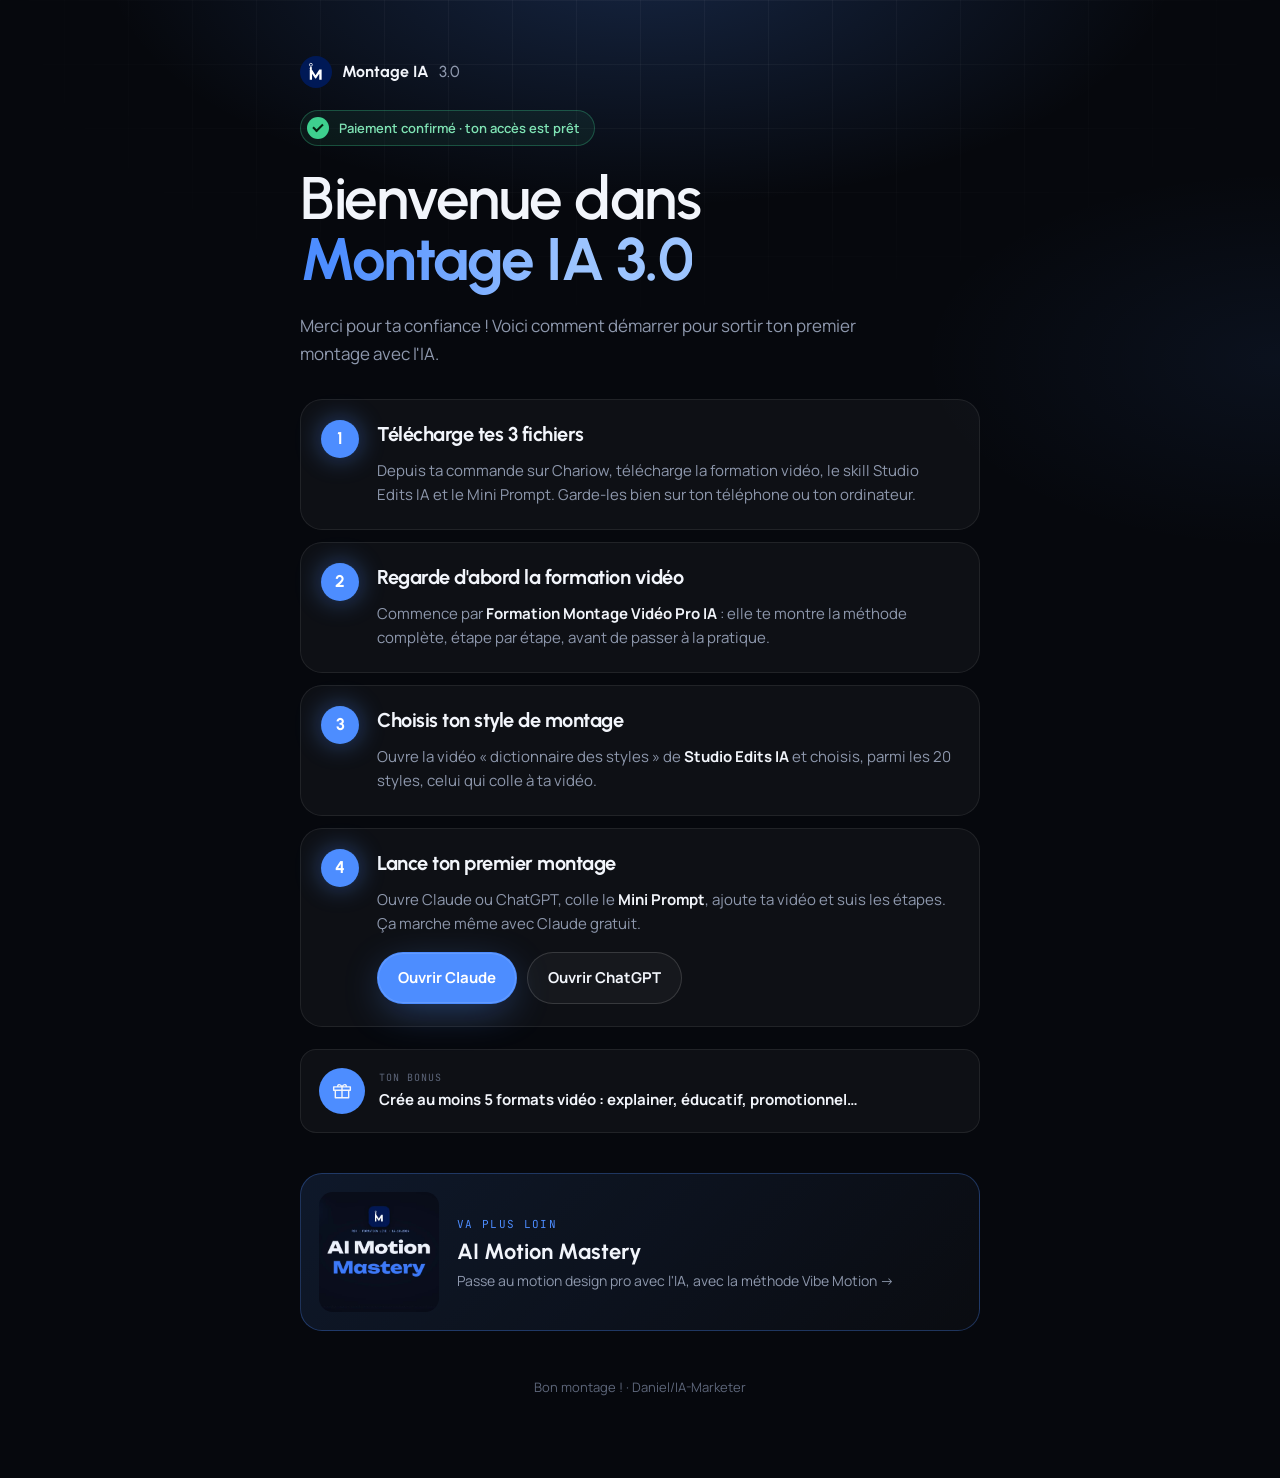
==== montage-ia/merci/index.html @ a16befd3 "Pages après achat pour AI Motion Mastery et Montage IA 3.0 Co-Authored-By: Claude Opus 5.5 <noreply@" ====
<!doctype html>
<html lang="fr">
<head>
<meta charset="utf-8">
<meta name="viewport" content="width=device-width,initial-scale=1,viewport-fit=cover">
<meta name="robots" content="noindex">
<title>Montage IA 3.0 · Accès</title>
<meta name="description" content="Bienvenue dans Montage IA 3.0 : les étapes pour démarrer ton premier montage avec l'IA.">
<meta name="theme-color" content="#06080d">
<link rel="icon" href="/img/logo.svg" type="image/svg+xml">
<link rel="apple-touch-icon" href="/img/apple-touch-icon.png">
<link rel="preconnect" href="https://fonts.googleapis.com">
<link rel="preconnect" href="https://fonts.gstatic.com" crossorigin>
<link rel="stylesheet" href="https://fonts.googleapis.com/css2?family=Urbanist:wght@400;500;600;700;800&family=Manrope:wght@400;500;600;700&family=JetBrains+Mono:wght@500&display=swap">
<link rel="stylesheet" href="/assets/site.css">
<link rel="stylesheet" href="/assets/merci.css">
</head>
<body>
<div class="ambient" aria-hidden="true"></div>

<main class="thanks">
  <a class="brand" href="/montage-ia"><img src="/img/logo.svg" alt="" width="32" height="32">Montage IA <span>3.0</span></a>
  <span class="ok"><i></i>Paiement confirmé · ton accès est prêt</span>
  <h1>Bienvenue dans <span class="hl">Montage IA 3.0</span></h1>
  <p class="sub">Merci pour ta confiance ! Voici comment démarrer pour sortir ton premier montage avec l'IA.</p>

  <div class="steps">
    <section class="step">
      <h2>Télécharge tes 3 fichiers</h2>
      <p>Depuis ta commande sur Chariow, télécharge la formation vidéo, le skill Studio Edits IA et le Mini Prompt. Garde-les bien sur ton téléphone ou ton ordinateur.</p>
    </section>

    <section class="step">
      <h2>Regarde d'abord la formation vidéo</h2>
      <p>Commence par <b style="color:var(--fg)">Formation Montage Vidéo Pro IA</b> : elle te montre la méthode complète, étape par étape, avant de passer à la pratique.</p>
    </section>

    <section class="step">
      <h2>Choisis ton style de montage</h2>
      <p>Ouvre la vidéo « dictionnaire des styles » de <b style="color:var(--fg)">Studio Edits IA</b> et choisis, parmi les 20 styles, celui qui colle à ta vidéo.</p>
    </section>

    <section class="step">
      <h2>Lance ton premier montage</h2>
      <p>Ouvre Claude ou ChatGPT, colle le <b style="color:var(--fg)">Mini Prompt</b>, ajoute ta vidéo et suis les étapes. Ça marche même avec Claude gratuit.</p>
      <div class="btns">
        <a class="btn btn-primary" href="https://claude.ai" target="_blank" rel="noopener">Ouvrir Claude</a>
        <a class="btn btn-ghost" href="https://chatgpt.com" target="_blank" rel="noopener">Ouvrir ChatGPT</a>
      </div>
    </section>
  </div>

  <div class="tile" style="flex-direction:row;align-items:center;gap:14px;padding:18px">
    <span class="ico" style="background:var(--accent);border-color:transparent;flex:0 0 46px"><svg viewBox="0 0 24 24"><path d="M4 11h16v9H4zM2 7h20v4H2zM12 7v13M12 7c-2-4-6-3-5 0M12 7c2-4 6-3 5 0"/></svg></span>
    <div style="display:flex;flex-direction:column;gap:2px"><small>Ton bonus</small><b>Crée au moins 5 formats vidéo : explainer, éducatif, promotionnel…</b></div>
  </div>

  <a class="cross" href="/ai-motion-mastery">
    <img src="/videos/presentation.jpg" alt="" width="120" height="120">
    <div><small>Va plus loin</small><b>AI Motion Mastery</b><span>Passe au motion design pro avec l'IA, avec la méthode Vibe Motion →</span></div>
  </a>

  <footer>Bon montage ! · Daniel/IA-Marketer</footer>
</main>
</body>
</html>
---- assets/site.css ----
/* Layout: dark premium product page — floating pill nav, centered two-tone hero, tilted demo window,
   glass card grid, two-column programme with accordion, glowing price card. Accent = Daniel's electric blue. */
:root{
  --bg:#06080d; --bg-2:#0b0f17; --glass:rgba(255,255,255,.035); --glass-2:rgba(255,255,255,.06);
  --line:rgba(255,255,255,.08); --line-2:rgba(255,255,255,.14);
  --fg:#f2f5fb; --muted:#8e98ad; --dim:#5d667a;
  --accent:#4d8dff; --accent-2:#9cc4ff; --accent-ink:#04122e; --glow:rgba(77,141,255,.45);
  --display:"Urbanist","Avenir Next",system-ui,sans-serif;
  --body:"Manrope",system-ui,-apple-system,"Segoe UI",sans-serif;
  --mono:"JetBrains Mono",ui-monospace,Menlo,monospace;
  --r:22px;
  color-scheme:dark;
}
*{box-sizing:border-box}
html{-webkit-text-size-adjust:100%;scroll-behavior:smooth;scroll-padding-top:96px}
body{margin:0;background:var(--bg);color:var(--fg);font-family:var(--body);font-size:16px;line-height:1.6;overflow-x:hidden}
img,video{max-width:100%;display:block}
a{color:inherit}
h1,h2,h3{font-family:var(--display);margin:0;text-wrap:balance;letter-spacing:-.025em}
p{margin:0}
.wrap{max-width:1120px;margin:0 auto;padding-inline:20px}
section{padding-block:72px}
.label{font-family:var(--mono);font-size:12px;letter-spacing:.14em;text-transform:uppercase;color:var(--accent)}
.h2{font-size:clamp(32px,6vw,56px);font-weight:600;line-height:1.04}
.h2 em{font-style:normal;color:var(--accent-2)}
.sub{color:var(--muted);font-size:17px;max-width:58ch}

/* ambient background */
.ambient{position:fixed;inset:0;pointer-events:none;z-index:-1;
  background:radial-gradient(60% 40% at 50% -5%,rgba(77,141,255,.22),transparent 70%),
             radial-gradient(40% 30% at 100% 40%,rgba(77,141,255,.07),transparent 70%),
             linear-gradient(var(--bg),var(--bg))}
.ambient::after{content:"";position:absolute;inset:0;opacity:.5;
  background-image:linear-gradient(var(--line) 1px,transparent 1px),linear-gradient(90deg,var(--line) 1px,transparent 1px);
  background-size:64px 64px;mask-image:radial-gradient(70% 50% at 50% 0%,#000 20%,transparent 75%);-webkit-mask-image:radial-gradient(70% 50% at 50% 0%,#000 20%,transparent 75%)}

/* nav */
.nav{position:sticky;top:calc(env(safe-area-inset-top,0px) + 12px);z-index:20;margin:12px auto 0;max-width:1120px;padding-inline:12px}
.nav-in{display:flex;align-items:center;justify-content:space-between;gap:12px;padding:8px 8px 8px 12px;border-radius:999px;
  background:rgba(12,16,24,.72);border:1px solid var(--line);backdrop-filter:blur(14px) saturate(140%);-webkit-backdrop-filter:blur(14px) saturate(140%)}
.brand{display:flex;align-items:center;gap:10px;text-decoration:none;font-family:var(--display);font-weight:700;font-size:16px;white-space:nowrap}
.brand img{width:32px;height:32px;border-radius:50%}
.brand span{color:var(--muted);font-weight:500}
.links{display:flex;gap:26px;font-size:14px;color:var(--muted)}
.links a{text-decoration:none;transition:color .2s}
.links a:hover{color:var(--fg)}
.nav .btn{padding:10px 16px;font-size:14px}
@media(max-width:820px){.links{display:none}}
@media(max-width:440px){.cta-row .btn{font-size:15px;padding:15px 20px;width:100%}.brand span{display:none}}

/* buttons */
.btn{white-space:nowrap;display:inline-flex;align-items:center;justify-content:center;gap:10px;border-radius:999px;text-decoration:none;font-weight:700;font-family:var(--body);
  padding:16px 26px;font-size:16px;cursor:pointer;border:1px solid transparent;transition:transform .2s,box-shadow .2s,background .2s}
.btn-primary{background:var(--accent);color:#fff;box-shadow:0 0 0 1px rgba(255,255,255,.12) inset,0 10px 40px -8px var(--glow)}
.btn-primary:hover{transform:translateY(-2px);box-shadow:0 0 0 1px rgba(255,255,255,.2) inset,0 14px 50px -6px var(--glow)}
.btn-ghost{background:var(--glass);border-color:var(--line-2);color:var(--fg)}
.btn-ghost:hover{background:var(--glass-2)}
.btn:focus-visible,.clip:focus-visible,summary:focus-visible{outline:3px solid var(--accent-2);outline-offset:3px}
s.old{opacity:.65;font-weight:500;text-decoration-thickness:2px;margin-right:2px}
.js-buy{animation:buzz 3s ease-in-out 1.5s infinite}
.js-buy:hover,.js-buy:focus-visible{animation-play-state:paused}
@keyframes buzz{0%,82%,100%{transform:translate(0) rotate(0)}84%{transform:translateX(-3px) rotate(-2deg)}86%{transform:translateX(3px) rotate(2deg)}88%{transform:translateX(-3px) rotate(-1.5deg)}90%{transform:translateX(3px) rotate(1.5deg)}92%{transform:translateX(-2px) rotate(-1deg)}94%{transform:translateX(1px) rotate(0)}}

/* hero */
.hero{padding-block:72px 0;text-align:center;display:flex;flex-direction:column;align-items:center;gap:24px}
.pill{display:inline-flex;align-items:center;gap:10px;padding:6px 14px 6px 6px;border-radius:999px;background:var(--glass);border:1px solid var(--line);font-size:13px;color:var(--muted)}
.pill b{background:var(--accent);color:#fff;font-weight:700;font-size:12px;padding:3px 10px;border-radius:999px}
.hero h1{font-size:clamp(42px,8.4vw,92px);font-weight:500;line-height:.98;max-width:13ch}
.hero h1 .hl{display:block;font-weight:700;background:linear-gradient(100deg,var(--accent) 10%,var(--accent-2) 60%,#fff 95%);-webkit-background-clip:text;background-clip:text;color:transparent}
.hero .sub{text-align:center;font-size:18px}
.cta-row{display:flex;flex-wrap:wrap;justify-content:center;gap:12px}
.by{display:flex;align-items:center;gap:12px;font-size:14px;color:var(--muted);flex-wrap:wrap;justify-content:center}
.by img{width:30px;height:30px;border-radius:50%;border:1px solid var(--line-2)}
.by b{color:var(--fg);font-weight:600}
.dot{width:4px;height:4px;border-radius:50%;background:var(--dim)}

/* demo window */
.stage{perspective:1600px;margin-top:56px;width:100%}
.window{--tilt:22deg;transform:rotateX(var(--tilt)) scale(.94);transform-origin:50% 0;transition:transform .15s linear;
  border-radius:var(--r);background:linear-gradient(180deg,#141a26,#0b0f17);border:1px solid var(--line-2);padding:10px;
  box-shadow:0 -20px 80px -20px var(--glow),0 40px 120px -30px rgba(0,0,0,.9)}
.bar-top{display:flex;align-items:center;gap:7px;padding:4px 8px 10px}
.bar-top i{width:10px;height:10px;border-radius:50%;background:#2a3142}
.bar-top span{margin-left:auto;margin-right:auto;font-family:var(--mono);font-size:11px;color:var(--dim);background:rgba(255,255,255,.04);padding:3px 14px;border-radius:999px;transform:translateX(-14px)}
.promo{position:relative;aspect-ratio:16/9;border-radius:14px;overflow:hidden;background:#000}
.promo video{position:absolute;inset:0;width:100%;height:100%;object-fit:contain}
.chip-btn{position:absolute;right:10px;bottom:10px;font:500 12px var(--mono);color:var(--fg);background:rgba(6,8,13,.78);border:1px solid var(--line-2);padding:7px 12px;border-radius:999px;cursor:pointer;backdrop-filter:blur(6px)}
.chip-btn[aria-pressed="true"]{border-color:var(--accent);color:var(--accent-2)}

/* skills grid */
.head{display:flex;flex-direction:column;gap:16px;margin-bottom:40px}
.grid{display:grid;grid-template-columns:repeat(3,minmax(0,1fr));gap:14px}
@media(max-width:900px){.grid{grid-template-columns:repeat(2,minmax(0,1fr))}}
@media(max-width:560px){.grid{grid-template-columns:1fr}}
.card{position:relative;border-radius:var(--r);padding:24px;background:var(--glass);border:1px solid var(--line);overflow:hidden;display:flex;flex-direction:column;gap:14px;min-width:0;
  transition:border-color .3s,transform .3s}
.card::before{content:"";position:absolute;inset:0;background:radial-gradient(300px circle at var(--mx,50%) var(--my,-20%),rgba(77,141,255,.16),transparent 60%);opacity:0;transition:opacity .3s;pointer-events:none}
.card:hover{border-color:var(--line-2);transform:translateY(-3px)}
.card:hover::before{opacity:1}
.ico{width:46px;height:46px;border-radius:50%;display:grid;place-items:center;background:linear-gradient(180deg,rgba(255,255,255,.12),rgba(255,255,255,.03));border:1px solid var(--line-2)}
.ico svg{width:20px;height:20px;stroke:var(--fg);fill:none;stroke-width:1.7;stroke-linecap:round;stroke-linejoin:round}
.card.hot .ico{background:var(--accent);border-color:transparent;box-shadow:0 0 30px var(--glow)}
.num{font-family:var(--mono);font-size:12px;color:var(--dim)}
.card h3{font-size:20px;font-weight:600;line-height:1.2}
.card p{color:var(--muted);font-size:15px}

/* reel */
.reel{--h:min(48vw,300px);display:flex;align-items:flex-start;gap:14px;overflow-x:auto;scroll-snap-type:x mandatory;scroll-padding-inline:20px;margin-inline:-20px;padding:4px 20px 16px;scrollbar-width:thin;scrollbar-color:var(--line-2) transparent;-webkit-overflow-scrolling:touch}
.clip{flex:0 0 auto;width:calc(var(--h) * 16 / 9);scroll-snap-align:start;display:flex;flex-direction:column;gap:10px;cursor:pointer;-webkit-tap-highlight-color:transparent}
.screen{position:relative;width:100%;height:var(--h);border-radius:16px;overflow:hidden;background:#000;border:1px solid var(--line)}
.screen video{position:absolute;inset:0;width:100%;height:100%;object-fit:contain;background:#000}
.badge{position:absolute;top:10px;left:10px;font-family:var(--mono);font-size:10px;letter-spacing:.08em;background:rgba(6,8,13,.75);border:1px solid var(--line-2);padding:3px 8px;border-radius:999px;color:var(--accent-2);z-index:1}
.sound{position:absolute;right:10px;bottom:10px;font-family:var(--mono);font-size:11px;background:rgba(6,8,13,.75);border:1px solid var(--line-2);padding:4px 9px;border-radius:999px;z-index:1;white-space:nowrap}
.clip[aria-pressed="true"] .screen{border-color:var(--accent);box-shadow:0 0 0 1px var(--accent),0 0 40px -10px var(--glow)}
.cap{font-family:var(--display);font-size:17px;font-weight:600;line-height:1.2}
.hint{font-size:13px;color:var(--dim)}
.stack{display:flex;flex-direction:column;align-items:center;gap:32px;margin-top:20px}
.stack .clip{width:min(100%,360px)}
.stack .screen{height:auto;aspect-ratio:9/16}
.sub-label{margin-top:40px}

/* programme */
.prog{display:grid;grid-template-columns:minmax(0,1fr) minmax(0,1.15fr);gap:48px;align-items:start}
@media(max-width:900px){.prog{grid-template-columns:1fr;gap:32px}}
.prog-left{display:flex;flex-direction:column;gap:20px;position:sticky;top:110px}
@media(max-width:900px){.prog-left{position:static}}
.stats{list-style:none;margin:8px 0 0;padding:0;display:flex;flex-direction:column;gap:12px}
.stats li{display:flex;align-items:center;gap:14px;font-weight:600}
.stats .ico{width:40px;height:40px}
.mods{display:flex;flex-direction:column;gap:10px}
details.mod{border-radius:18px;background:var(--glass);border:1px solid var(--line);transition:border-color .3s,background .3s}
details.mod[open]{background:var(--glass-2);border-color:var(--line-2)}
details.mod summary{list-style:none;display:grid;grid-template-columns:44px 1fr auto;align-items:center;gap:12px;padding:18px 20px;cursor:pointer}
details.mod summary::-webkit-details-marker{display:none}
.mod .n{font-family:var(--display);font-size:22px;color:var(--dim);font-weight:500}
.mod .t{font-weight:700;font-size:16px;line-height:1.3}
.mod .t small{display:block;font-weight:500;font-size:13px;color:var(--muted)}
.mod .plus{width:28px;height:28px;border-radius:50%;border:1px solid var(--line-2);display:grid;place-items:center;transition:transform .3s;color:var(--muted)}
.mod[open] .plus{transform:rotate(45deg);color:var(--fg)}
.mod .tag{font-family:var(--mono);font-size:11px;font-weight:500;background:var(--accent);color:#fff;padding:3px 9px;border-radius:999px;margin-left:8px;vertical-align:2px}
.mod ul{list-style:none;margin:0;padding:0 20px 18px 76px;display:flex;flex-direction:column;gap:10px}
.mod li{display:flex;gap:10px;color:var(--muted);font-size:15px}
.check{flex:0 0 18px;height:18px;margin-top:3px;border-radius:50%;background:var(--accent);display:grid;place-items:center}
.check::after{content:"";width:6px;height:3px;border-left:2px solid #fff;border-bottom:2px solid #fff;transform:rotate(-45deg) translate(1px,-1px)}
@media(max-width:480px){.mod ul{padding-left:20px}}

/* audience */
.who{display:flex;flex-wrap:wrap;gap:10px;margin-top:8px}
.who span{padding:10px 18px;border-radius:999px;background:var(--glass);border:1px solid var(--line);font-size:15px}

/* pricing */
.price-wrap{text-align:center;display:flex;flex-direction:column;align-items:center;gap:16px;margin-bottom:40px}
@property --a{syntax:"<angle>";inherits:false;initial-value:0deg}
.price{position:relative;border-radius:28px;padding:1px;background:conic-gradient(from var(--a),transparent 0deg,transparent 250deg,var(--accent) 310deg,#fff 330deg,transparent 360deg),var(--line-2);animation:spin 5s linear infinite;max-width:980px;margin:0 auto}
@keyframes spin{to{--a:360deg}}
.price-in{border-radius:27px;background:linear-gradient(180deg,#0e1420,#090c13);display:grid;grid-template-columns:minmax(0,1.1fr) minmax(0,1fr);gap:0;overflow:hidden}
@media(max-width:820px){.price-in{grid-template-columns:1fr}}
.pl{padding:32px;display:flex;flex-direction:column;gap:18px;text-align:left}
.pr{padding:32px;border-left:1px solid var(--line);display:flex;flex-direction:column;gap:20px;background:rgba(255,255,255,.015)}
@media(max-width:820px){.pr{border-left:0;border-top:1px solid var(--line)}}
.ptag{align-self:flex-start;font-family:var(--mono);font-size:12px;font-weight:500;background:var(--accent);color:#fff;padding:5px 12px;border-radius:999px;box-shadow:0 0 24px var(--glow)}
.pl h3{font-size:28px;font-weight:700}
.pl .meta{color:var(--muted);font-size:14px;margin-top:-10px}
.amount{display:flex;align-items:baseline;gap:12px;flex-wrap:wrap}
.amount .big{font-family:var(--display);font-size:clamp(64px,12vw,96px);font-weight:600;line-height:.9;letter-spacing:-.04em;font-variant-numeric:tabular-nums}
.amount .cur{font-family:var(--display);font-size:28px;font-weight:600}
.amount s{font-family:var(--display);font-size:24px;color:var(--dim);text-decoration-thickness:2px}
.amount .once{width:100%;color:var(--muted);font-size:14px}
.pl .btn{width:100%;padding:18px;font-size:17px}
.secure{display:flex;flex-wrap:wrap;gap:16px;font-size:13px;color:var(--dim)}
.tiles{display:grid;grid-template-columns:repeat(2,minmax(0,1fr));gap:10px}
.tile{border-radius:16px;background:var(--glass);border:1px solid var(--line);padding:14px;display:flex;flex-direction:column;gap:2px}
.tile small{font-family:var(--mono);font-size:10px;letter-spacing:.1em;text-transform:uppercase;color:var(--dim)}
.tile b{font-size:15px;font-variant-numeric:tabular-nums}
.incl-label{font-family:var(--mono);font-size:11px;letter-spacing:.12em;text-transform:uppercase;color:var(--dim)}
.incl{list-style:none;margin:0;padding:0;display:flex;flex-direction:column;gap:12px}
.incl li{display:flex;gap:10px;font-size:15px}

/* faq */
.faq{max-width:780px;margin:0 auto;display:flex;flex-direction:column;gap:10px}
.faq details{border-radius:18px;background:var(--glass);border:1px solid var(--line)}
.faq summary{list-style:none;cursor:pointer;padding:20px 22px;display:flex;justify-content:space-between;gap:16px;font-weight:700;font-size:16px}
.faq summary::-webkit-details-marker{display:none}
.faq summary::after{content:"+";font-family:var(--display);font-size:22px;line-height:1;color:var(--muted);transition:transform .3s}
.faq details[open] summary::after{transform:rotate(45deg)}
.faq p{padding:0 22px 20px;color:var(--muted)}

/* final */
.final{text-align:center;display:flex;flex-direction:column;align-items:center;gap:22px;padding-block:96px 140px;position:relative}
.final::before{content:"";position:absolute;inset:auto 0 30% 0;height:300px;background:radial-gradient(50% 50% at 50% 50%,rgba(77,141,255,.18),transparent 70%);z-index:-1}
footer{border-top:1px solid var(--line);padding-block:28px 120px;color:var(--dim);font-size:13px}
footer .wrap{display:flex;justify-content:space-between;align-items:center;gap:16px;flex-wrap:wrap}

/* sticky mobile bar */
.mbar{position:fixed;left:12px;right:12px;bottom:calc(12px + env(safe-area-inset-bottom,0px));z-index:30;display:none;align-items:center;justify-content:space-between;gap:12px;
  padding:10px 10px 10px 18px;border-radius:999px;background:rgba(12,16,24,.86);border:1px solid var(--line-2);backdrop-filter:blur(14px);-webkit-backdrop-filter:blur(14px);
  transform:translateY(140%);transition:transform .35s ease}
.mbar.show{transform:none}
.mbar p{font-size:12px;color:var(--muted);line-height:1.25}
.mbar p b{display:block;color:var(--fg);font-size:15px}
.mbar .btn{padding:12px 18px;font-size:14px;flex-shrink:0}
@media(max-width:820px){.mbar{display:flex}}

/* reveal */
.js .rv{opacity:0;transform:translateY(24px);filter:blur(8px);transition:opacity .8s cubic-bezier(.2,.7,.2,1),transform .8s cubic-bezier(.2,.7,.2,1),filter .8s}
.js .rv.in{opacity:1;transform:none;filter:none}
.js .rv.d1{transition-delay:.08s}.js .rv.d2{transition-delay:.16s}.js .rv.d3{transition-delay:.24s}
@media(prefers-reduced-motion:reduce){*,*::before,*::after{animation:none!important;transition:none!important}.js .rv{opacity:1;transform:none;filter:none}.window{transform:none!important}}
---- assets/merci.css ----
/* Pages après achat : confirmation, étapes numérotées (vraie séquence), puis ventes croisées */
.thanks{max-width:720px;margin:0 auto;padding-inline:20px;padding-block:56px 80px;display:flex;flex-direction:column;gap:22px}
.ok{display:inline-flex;align-items:center;gap:10px;align-self:flex-start;padding:6px 14px 6px 6px;border-radius:999px;background:rgba(62,207,142,.08);border:1px solid rgba(62,207,142,.3);color:#7fe3b4;font-size:13px;font-weight:600}
.ok i{width:22px;height:22px;border-radius:50%;background:#3ecf8e;display:grid;place-items:center}
.ok i::after{content:"";width:8px;height:4px;border-left:2px solid #04210f;border-bottom:2px solid #04210f;transform:rotate(-45deg) translate(1px,-1px)}
.thanks h1{font-size:clamp(36px,7vw,60px);font-weight:600;line-height:1.02}
.thanks h1 .hl{background:linear-gradient(100deg,var(--accent) 10%,var(--accent-2) 70%);-webkit-background-clip:text;background-clip:text;color:transparent;font-weight:700}
.steps{display:flex;flex-direction:column;gap:12px;margin-top:10px;counter-reset:s}
.step{position:relative;border-radius:22px;padding:22px 22px 22px 76px;background:var(--glass);border:1px solid var(--line);display:flex;flex-direction:column;gap:12px}
.step::before{counter-increment:s;content:counter(s);position:absolute;left:20px;top:20px;width:38px;height:38px;border-radius:50%;display:grid;place-items:center;
  font-family:var(--display);font-weight:700;font-size:17px;background:var(--accent);color:#fff;box-shadow:0 0 26px var(--glow)}
.step h2{font-size:20px;font-weight:700;line-height:1.25}
.step p{color:var(--muted);font-size:15px}
.step .btns{display:flex;flex-wrap:wrap;gap:10px;margin-top:4px}
.step .btn{padding:13px 20px;font-size:15px}
.btn-wa{background:#25d366;color:#04210f;box-shadow:0 10px 36px -10px rgba(37,211,102,.6)}
.btn-wa:hover{transform:translateY(-2px)}
.linkbox{font-family:var(--mono);font-size:13px;background:rgba(0,0,0,.35);border:1px solid var(--line);border-radius:12px;padding:11px 14px;word-break:break-all;user-select:all;-webkit-user-select:all;color:var(--accent-2)}
.btn.done{border-color:#3ecf8e;color:#7fe3b4}
@media(max-width:480px){.step{padding:20px}.step::before{position:static;margin-bottom:2px}.step .btn{width:100%}}
.facts{display:grid;grid-template-columns:repeat(3,minmax(0,1fr));gap:10px}
.facts .tile b{font-size:14px}
.thanks .brand span{display:inline!important}
.cross{display:grid;grid-template-columns:120px 1fr;gap:18px;align-items:center;padding:18px;border-radius:22px;background:linear-gradient(135deg,rgba(77,141,255,.12),rgba(255,255,255,.02));border:1px solid rgba(77,141,255,.3);text-decoration:none;color:inherit;transition:transform .3s,border-color .3s;margin-top:18px}
.cross:hover{transform:translateY(-3px);border-color:var(--accent)}
.cross img{width:120px;aspect-ratio:1;object-fit:cover;border-radius:14px}
.cross small{font-family:var(--mono);font-size:11px;letter-spacing:.12em;text-transform:uppercase;color:var(--accent)}
.cross b{display:block;font-family:var(--display);font-size:22px;line-height:1.15;margin:4px 0}
.cross span{color:var(--muted);font-size:14px}
@media(max-width:480px){.cross{grid-template-columns:80px 1fr}.cross img{width:80px}}
.thanks footer{border:0;padding:24px 0 0;text-align:center}
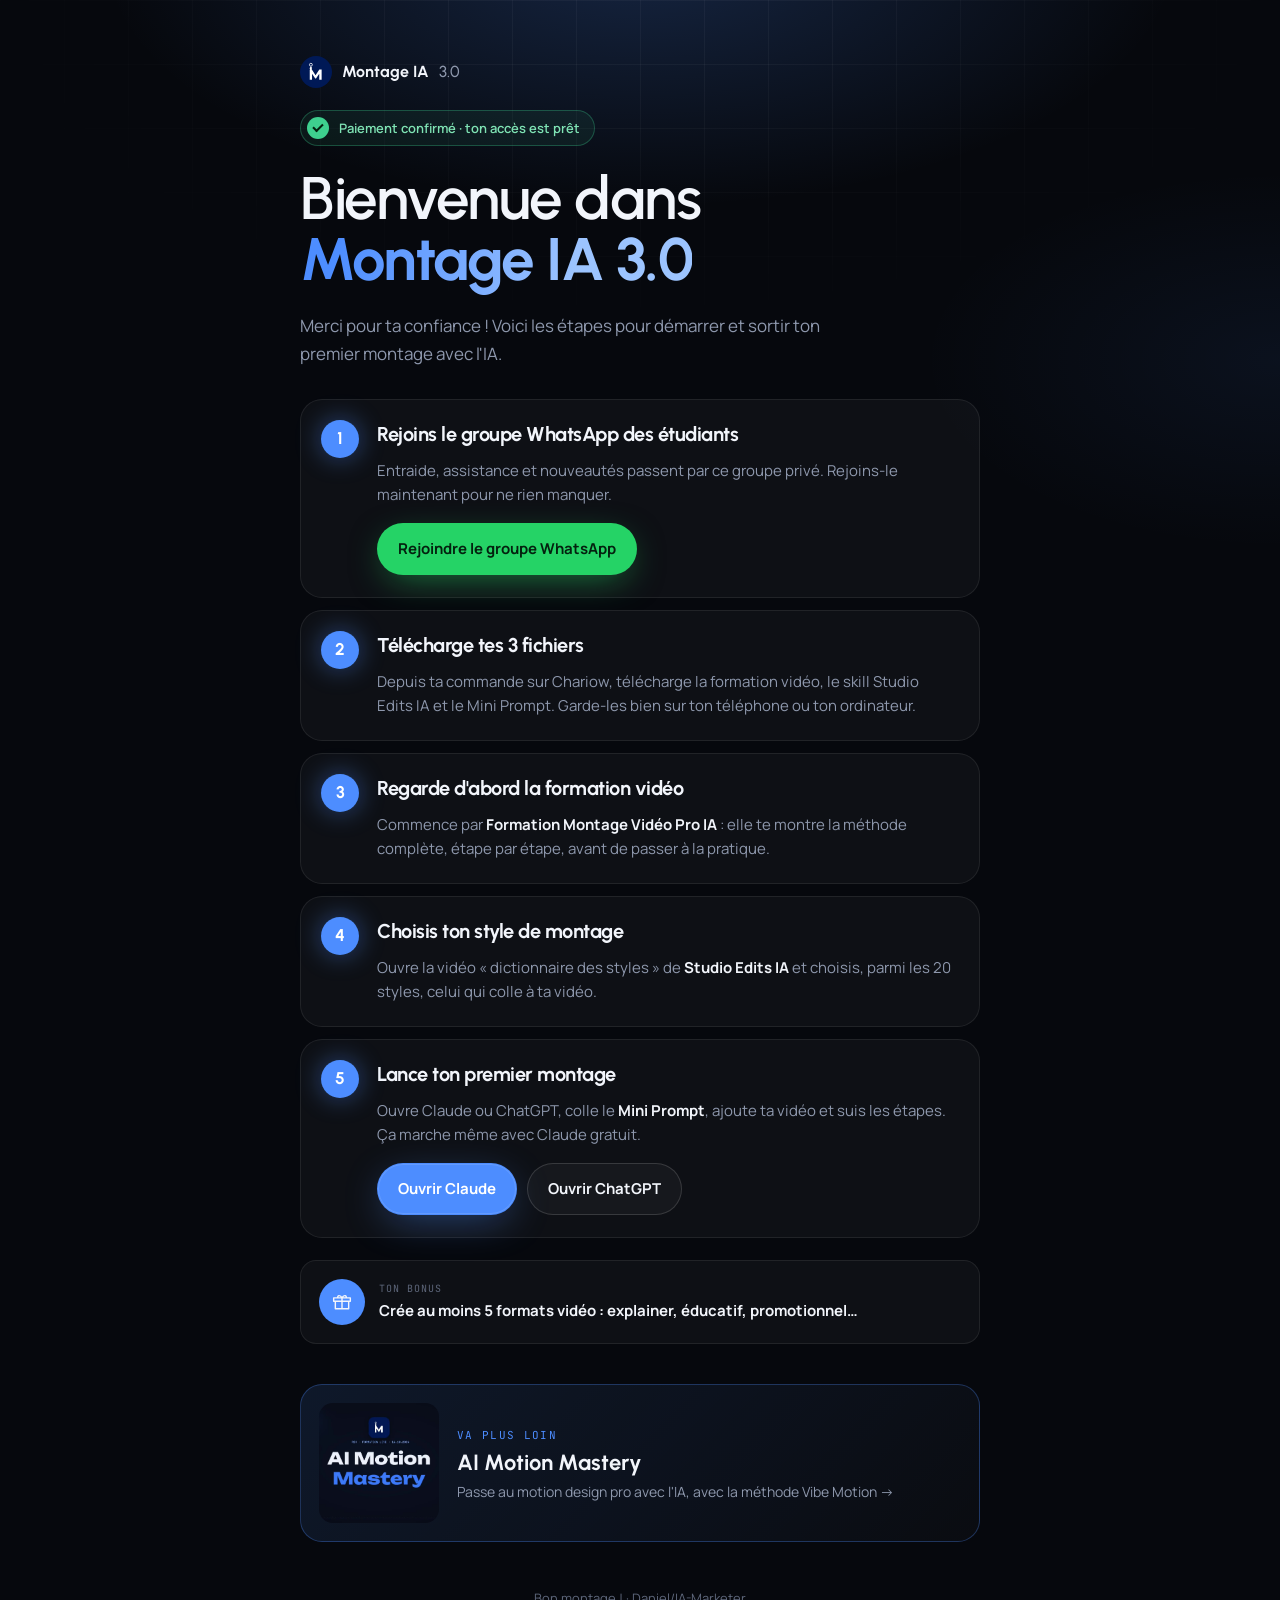
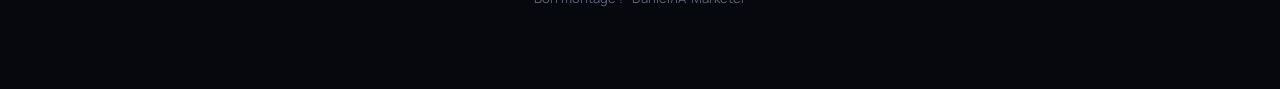
==== commit 96f62700: "Montage IA 3.0 : groupe WhatsApp sur la page après achat Co-Authored-By: Claude Opus 5.5 <noreply@an" ====
--- a/montage-ia/merci/index.html
+++ b/montage-ia/merci/index.html
@@ -22,9 +22,15 @@
   <a class="brand" href="/montage-ia"><img src="/img/logo.svg" alt="" width="32" height="32">Montage IA <span>3.0</span></a>
   <span class="ok"><i></i>Paiement confirmé · ton accès est prêt</span>
   <h1>Bienvenue dans <span class="hl">Montage IA 3.0</span></h1>
-  <p class="sub">Merci pour ta confiance ! Voici comment démarrer pour sortir ton premier montage avec l'IA.</p>
+  <p class="sub">Merci pour ta confiance ! Voici les étapes pour démarrer et sortir ton premier montage avec l'IA.</p>
 
   <div class="steps">
+    <section class="step">
+      <h2>Rejoins le groupe WhatsApp des étudiants</h2>
+      <p>Entraide, assistance et nouveautés passent par ce groupe privé. Rejoins-le maintenant pour ne rien manquer.</p>
+      <div class="btns"><a class="btn btn-wa" href="https://chat.whatsapp.com/F1qNClPWijXLM42fOhfPuN" target="_blank" rel="noopener">Rejoindre le groupe WhatsApp</a></div>
+    </section>
+
     <section class="step">
       <h2>Télécharge tes 3 fichiers</h2>
       <p>Depuis ta commande sur Chariow, télécharge la formation vidéo, le skill Studio Edits IA et le Mini Prompt. Garde-les bien sur ton téléphone ou ton ordinateur.</p>
